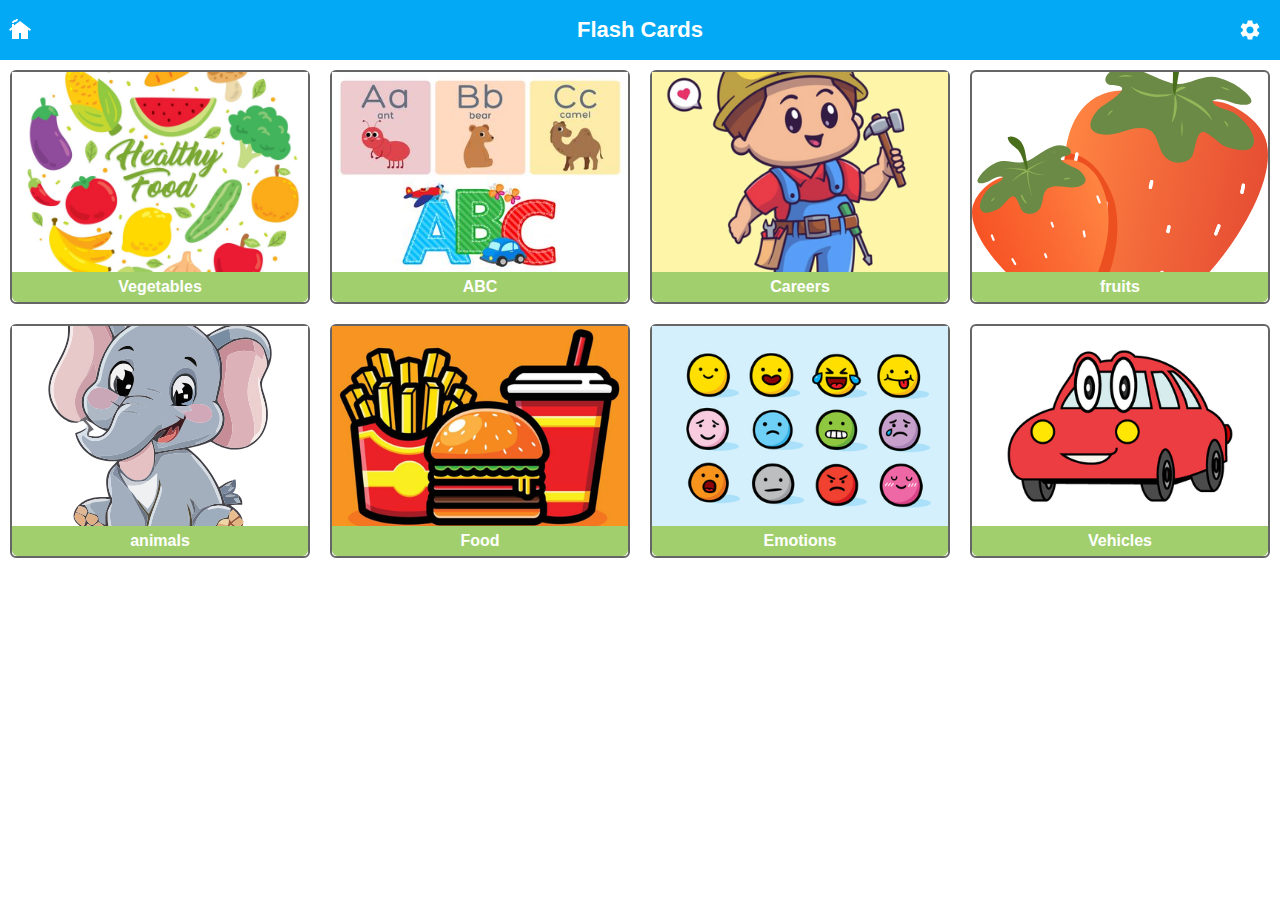
==== index.html @ 707b5425 "init" ====
<!doctype html><html lang="en"><head><meta charset="utf-8"/><link rel="icon" href="./logo.svg"/><meta name="viewport" content="width=device-width,initial-scale=1"/><meta name="theme-color" content="#000000"/><meta name="description" content="Web site created using create-react-app"/><link rel="apple-touch-icon" href="./logo192.png"/><link rel="manifest" href="./manifest.json"/><script async src="https://pagead2.googlesyndication.com/pagead/js/adsbygoogle.js?client=ca-pub-6841589129839708" crossorigin="anonymous"></script><title>Flash Cards</title><script defer="defer" src="./static/js/main.47d187eb.js"></script><link href="./static/css/main.30014959.css" rel="stylesheet"></head><body><noscript>You need to enable JavaScript to run this app.</noscript><div id="root"></div></body></html>
---- static/css/main.30014959.css ----
body{-webkit-font-smoothing:antialiased;-moz-osx-font-smoothing:grayscale;font-family:-apple-system,BlinkMacSystemFont,Segoe UI,Roboto,Oxygen,Ubuntu,Cantarell,Fira Sans,Droid Sans,Helvetica Neue,sans-serif;margin:0}code{font-family:source-code-pro,Menlo,Monaco,Consolas,Courier New,monospace}*{margin:0;padding:0}a{color:inherit;text-decoration:none}.App{text-align:center}.App-logo{height:40vmin;pointer-events:none}@media (prefers-reduced-motion:no-preference){.App-logo{animation:App-logo-spin 20s linear infinite}}.App-header{align-items:center;background-color:#282c34;color:#fff;display:flex;flex-direction:column;font-size:calc(10px + 2vmin);justify-content:center;min-height:100vh}.App-link{color:#61dafb}@keyframes App-logo-spin{0%{transform:rotate(0deg)}to{transform:rotate(1turn)}}.common_flashCardContainer__r8SWw{border:6px solid #666;border-radius:4px;display:flex;flex-direction:column;margin:20px;max-width:800px;padding:10px;width:100%}.common_flashCardContainerBG__IfgIR,.common_flashCard__MF5mv{align-items:center;display:flex;justify-content:center}.common_flashCard__MF5mv{cursor:pointer;height:400px;overflow:hidden;position:relative;width:100%}.common_flashCardMD__oIhl6{height:500px}.common_flashCardImg__\+1XgA{max-width:800px;width:100%}.common_fcIdx__-C1pL{bottom:10px;color:#aaa;font-size:14px;position:absolute;right:10px}.common_title__ywSaH{font-size:35px;font-weight:700;margin:20px 0;text-align:center}.common_buttonPlay__NsT1P{zoom:.5;align-content:center;align-items:center;background-position:left -390px top -36px;background-repeat:no-repeat;border:none;color:#fff;display:flex;font-size:50px;font-weight:700;height:124px;justify-content:center;text-align:center;-webkit-user-select:none;user-select:none;width:316px}.common_buttonPlay__NsT1P:active{background-position:left -729px top -36px;cursor:pointer}.common_buttons__9dBkF{display:flex;justify-content:space-evenly}.common_fcButton__QyRL3{margin:50px}.common_fcButton__QyRL3 svg{height:50px;width:50px}.common_buttonIcon__Bph7f{zoom:.34;align-content:center;align-items:center;background-position:left -213px top 0;background-repeat:no-repeat;border:none;color:#fff;display:flex;font-weight:700;height:180px;justify-content:center;text-align:center;-webkit-user-select:none;user-select:none;width:180px}.common_buttonIcon__Bph7f:active{background-position:left -422px top 0;cursor:pointer}.common_buttonIcon__Bph7f svg{zoom:2.7}.common_header__gFdCr{align-content:center;align-items:center;background:#03a9f4;color:#fff;display:flex;font-size:22px;font-weight:700;height:60px;justify-content:center;width:100%}.common_category__VlKw3{--category-border-radius:6px;border:2px solid #666;border-radius:var(--category-border-radius);display:flex;flex-direction:column;margin:10px}.common_categoryImgContainer__0YQfG{align-items:center;display:flex;height:200px;justify-content:center;overflow:hidden}.common_categoryImg__XptAH{width:100%}.common_categoryTitle__ILXIn{align-items:center;background:#a2cf6e;border-bottom-left-radius:var(--category-border-radius);border-bottom-right-radius:var(--category-border-radius);color:#fff;display:flex;font-size:16px;font-weight:700;height:30px;justify-content:center;text-align:center}
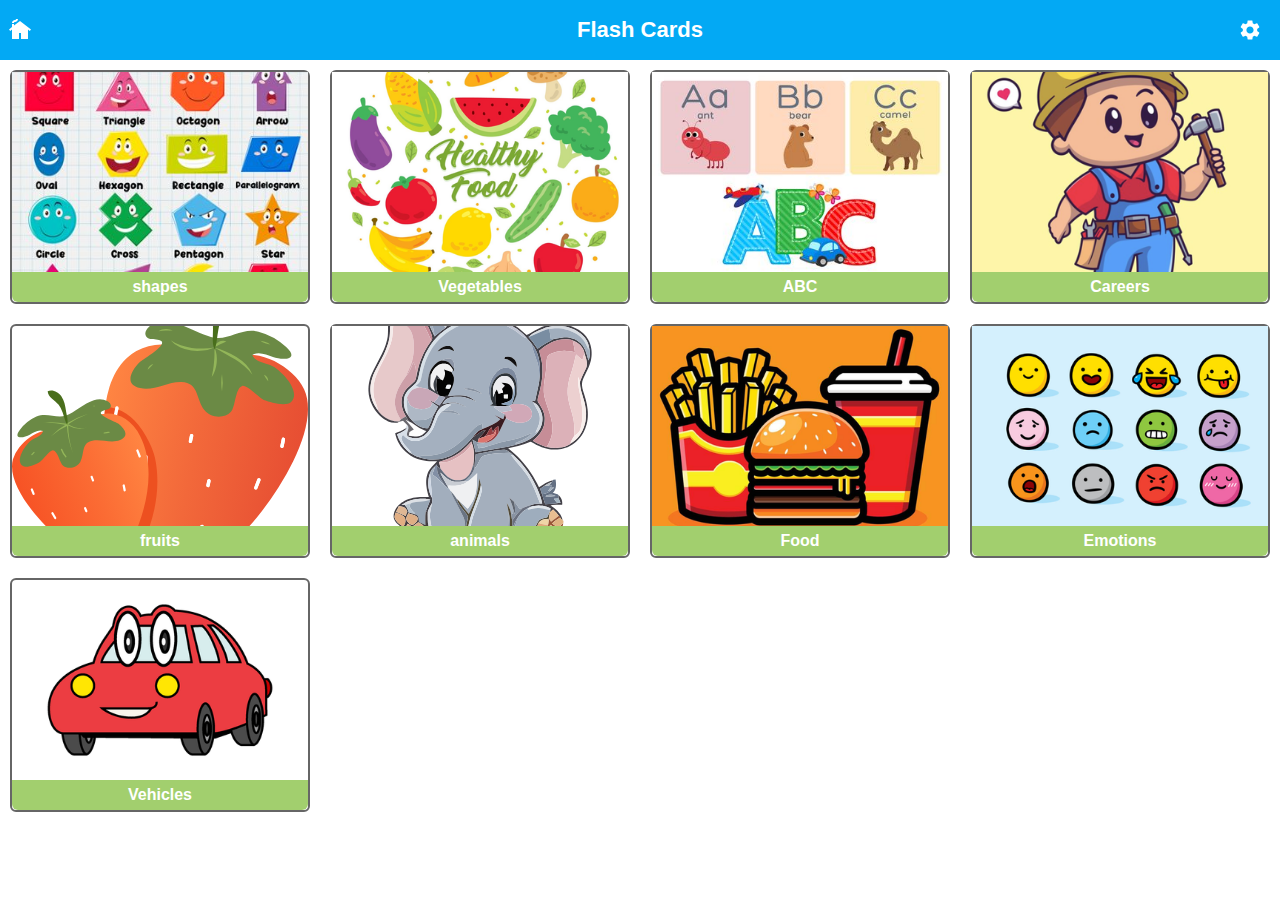
==== commit 8c314d11: "1" ====
--- a/index.html
+++ b/index.html
@@ -1 +1 @@
-<!doctype html><html lang="en"><head><meta charset="utf-8"/><link rel="icon" href="./logo.svg"/><meta name="viewport" content="width=device-width,initial-scale=1"/><meta name="theme-color" content="#000000"/><meta name="description" content="Web site created using create-react-app"/><link rel="apple-touch-icon" href="./logo192.png"/><link rel="manifest" href="./manifest.json"/><script async src="https://pagead2.googlesyndication.com/pagead/js/adsbygoogle.js?client=ca-pub-6841589129839708" crossorigin="anonymous"></script><title>Flash Cards</title><script defer="defer" src="./static/js/main.47d187eb.js"></script><link href="./static/css/main.30014959.css" rel="stylesheet"></head><body><noscript>You need to enable JavaScript to run this app.</noscript><div id="root"></div></body></html>+<!doctype html><html lang="en"><head><script async src="https://www.googletagmanager.com/gtag/js?id=G-ELX42875F8"></script><script>function gtag(){dataLayer.push(arguments)}window.dataLayer=window.dataLayer||[],gtag("js",new Date),gtag("config","G-ELX42875F8")</script><meta charset="utf-8"/><link rel="icon" href="./logo.svg"/><meta name="viewport" content="width=device-width,initial-scale=1"/><meta name="theme-color" content="#000000"/><meta name="description" content="Web site created using create-react-app"/><link rel="apple-touch-icon" href="./logo192.png"/><link rel="manifest" href="./manifest.json"/><script async src="https://pagead2.googlesyndication.com/pagead/js/adsbygoogle.js?client=ca-pub-6841589129839708" crossorigin="anonymous"></script><title>Flash Cards</title><script defer="defer" src="./static/js/main.933e3467.js"></script><link href="./static/css/main.7058431f.css" rel="stylesheet"></head><body><noscript>You need to enable JavaScript to run this app.</noscript><div id="root"></div></body></html>--- a/static/css/main.7058431f.css
+++ b/static/css/main.7058431f.css
@@ -0,0 +1 @@
+body{-webkit-font-smoothing:antialiased;-moz-osx-font-smoothing:grayscale;font-family:-apple-system,BlinkMacSystemFont,Segoe UI,Roboto,Oxygen,Ubuntu,Cantarell,Fira Sans,Droid Sans,Helvetica Neue,sans-serif;margin:0}code{font-family:source-code-pro,Menlo,Monaco,Consolas,Courier New,monospace}*{margin:0;padding:0}a{color:inherit;text-decoration:none}.App{text-align:center}.App-logo{height:40vmin;pointer-events:none}@media (prefers-reduced-motion:no-preference){.App-logo{animation:App-logo-spin 20s linear infinite}}.App-header{align-items:center;background-color:#282c34;color:#fff;display:flex;flex-direction:column;font-size:calc(10px + 2vmin);justify-content:center;min-height:100vh}.App-link{color:#61dafb}@keyframes App-logo-spin{0%{transform:rotate(0deg)}to{transform:rotate(1turn)}}.common_flashCardContainer__r8SWw{border:6px solid #666;border-radius:4px;display:flex;flex-direction:column;margin:20px;max-width:800px;padding:10px;width:100%}.common_flashCardContainerBG__IfgIR,.common_flashCard__MF5mv{align-items:center;display:flex;justify-content:center}.common_flashCard__MF5mv{cursor:pointer;height:400px;overflow:hidden;position:relative;width:100%}.common_flashCardMD__oIhl6{height:500px}.common_flashCardImg__\+1XgA{max-height:100%;max-width:100%}.common_fcIdx__-C1pL{bottom:10px;color:#aaa;font-size:14px;position:absolute;right:10px}.common_title__ywSaH{font-size:35px;font-weight:700;margin:20px 0;text-align:center}.common_buttonPlay__NsT1P{zoom:.5;align-content:center;align-items:center;background-position:left -390px top -36px;background-repeat:no-repeat;border:none;color:#fff;display:flex;font-size:50px;font-weight:700;height:124px;justify-content:center;text-align:center;-webkit-user-select:none;user-select:none;width:316px}.common_buttonPlay__NsT1P:active{background-position:left -729px top -36px;cursor:pointer}.common_buttons__9dBkF{display:flex;justify-content:space-evenly}.common_fcButton__QyRL3{margin:50px}.common_fcButton__QyRL3 svg{height:50px;width:50px}.common_buttonIcon__Bph7f{zoom:.34;align-content:center;align-items:center;background-position:left -213px top 0;background-repeat:no-repeat;border:none;color:#fff;display:flex;font-weight:700;height:180px;justify-content:center;text-align:center;-webkit-user-select:none;user-select:none;width:180px}.common_buttonIcon__Bph7f:active{background-position:left -422px top 0;cursor:pointer}.common_buttonIcon__Bph7f svg{zoom:2.7}.common_header__gFdCr{align-content:center;align-items:center;background:#03a9f4;color:#fff;display:flex;font-size:22px;font-weight:700;height:60px;justify-content:center;width:100%}.common_category__VlKw3{--category-border-radius:6px;border:2px solid #666;border-radius:var(--category-border-radius);display:flex;flex-direction:column;margin:10px}.common_categoryImgContainer__0YQfG{align-items:center;display:flex;height:200px;justify-content:center;overflow:hidden}.common_categoryImg__XptAH{width:100%}.common_categoryTitle__ILXIn{align-items:center;background:#a2cf6e;border-bottom-left-radius:var(--category-border-radius);border-bottom-right-radius:var(--category-border-radius);color:#fff;display:flex;font-size:16px;font-weight:700;height:30px;justify-content:center;text-align:center}